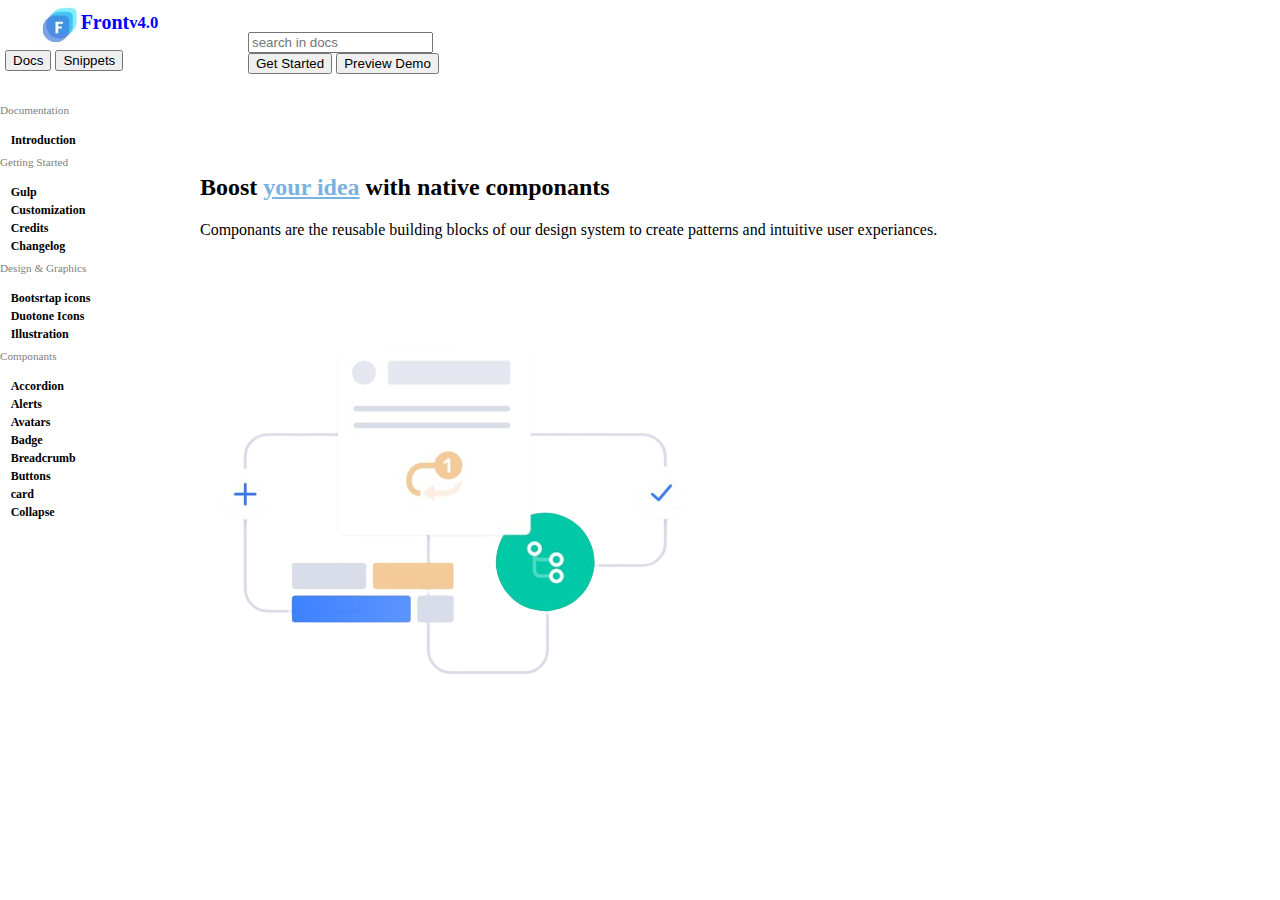
==== index.html @ ce40a2b8 "completed html design" ====
<!doctype html>
<html lang="en">

<head>
    <!-- Required meta tags -->
    <meta charset="utf-8">
    <meta name="viewport" content="width=device-width, initial-scale=1">

    <!-- Bootstrap CSS -->
    <link href="https://cdn.jsdelivr.net/npm/bootstrap@5.1.3/dist/css/bootstrap.min.css" rel="stylesheet"
        integrity="sha384-1BmE4kWBq78iYhFldvKuhfTAU6auU8tT94WrHftjDbrCEXSU1oBoqyl2QvZ6jIW3" crossorigin="anonymous">

    <title>front</title>
    <link rel="stylesheet" href="style.css">
</head>

<body>


    <!-- Optional JavaScript; choose one of the two! -->

    <!-- Option 1: Bootstrap Bundle with Popper -->
    <script src="https://cdn.jsdelivr.net/npm/bootstrap@5.1.3/dist/js/bootstrap.bundle.min.js"
        integrity="sha384-ka7Sk0Gln4gmtz2MlQnikT1wXgYsOg+OMhuP+IlRH9sENBO0LRn5q+8nbTov4+1p"
        crossorigin="anonymous"></script>

    <!-- Option 2: Separate Popper and Bootstrap JS -->
    <!--
    <script src="https://cdn.jsdelivr.net/npm/@popperjs/core@2.10.2/dist/umd/popper.min.js" integrity="sha384-7+zCNj/IqJ95wo16oMtfsKbZ9ccEh31eOz1HGyDuCQ6wgnyJNSYdrPa03rtR1zdB" crossorigin="anonymous"></script>
    <script src="https://cdn.jsdelivr.net/npm/bootstrap@5.1.3/dist/js/bootstrap.min.js" integrity="sha384-QJHtvGhmr9XOIpI6YVutG+2QOK9T+ZnN4kzFN1RtK3zEFEIsxhlmWl5/YESvpZ13" crossorigin="anonymous"></script>
    -->


    
    <div id="menu">
        <div class="container">
            <div class="d-flex align-items-start flex-column bd-highlight mb-3">
                <div class="mb-auto p-2 bd-highlight front">
                    <div class="title">
                        <img src="logo.jpeg" alt="logo">
                        Front <sup>v4.0</sup>
                    </div>
                    <div class="nav">
                        <button type="button" class="btn btn-light btn-sm">Docs</button>
                        <button type="button" class="btn btn-light btn-sm">Snippets</button>
                    </div>
                </div>
                <div class="intro">
                    <div class="p-2 bd-highlight">
                        <span>Documentation</span>
                        <div class="navbar">
                            <ul>
                                <li><a href="#">Introduction</a></li>
                            </ul>
                        </div>

                    </div>

                    <div class="p-2 bd-highlight">
                        <span>Getting Started</span>
                        <div class="navbar">
                            <ul>
                                <li><a href="#">Gulp</a></li>
                                <li><a href="#">Customization</a></li>
                                <li><a href="#">Credits</a></li>
                                <li><a href="#">Changelog</a></li>

                            </ul>
                        </div>
                    </div>
                    <div class="p-2 bd-highlight">
                        <span>Design & Graphics</span>
                        <div class="navbar">
                            <ul>
                                <li><a href="#">Bootsrtap icons</a></li>
                                <li><a href="#">Duotone Icons</a></li>
                                <li><a href="#">Illustration</a></li>

                            </ul>
                        </div>
                    </div>
                    <div class="p-2 bd-highlight">
                        <span>Componants</span>
                        <div class="navbar">
                            <ul>
                                <li><a href="#">Accordion</a></li>
                                <li><a href="#">Alerts</a></li>
                                <li><a href="#">Avatars</a></li>
                                <li><a href="#">Badge</a></li>
                                <li><a href="#">Breadcrumb</a></li>
                                <li><a href="#">Buttons</a></li>
                                <li><a href="#">card</a></li>
                                <li><a href="#">Collapse</a></li>
                            </ul>
                        </div>
                    </div>
                </div>
            </div>
        </div>
    </div>
    <div class="r-navbar">
        <div class="d-flex bd-highlight">
            <div class="p-2 flex-grow-1 bd-highlight">
                <div class="search">
                    <input type="search" id="search" placeholder="search in docs">
                </div>
            </div>
            <div class="p-2 bd-highlight">
                <div class="button">
                    <button type="button" class="btn btn-light">
                        Get Started
                    </button>
                    <button type="button" class="btn btn-primary">
                        Preview Demo
                    </button>
                </div>

            </div>

        </div>
    </div>
    <div class="info">
        <div class="container">
            <div class="card mb-2" style="width: 900px;  height: 500px;">
                <div class="row no-gutters">
                    <div class="col-md-6">
                        <div class="card-body">
                            <h2 class="card-title">
                                Boost <u>your idea</u>
                                with native
                                componants
                            </h2>
                            <p class="card-text">Componants are the reusable building blocks of our design system to
                                create patterns and intuitive user experiances.</p>
                                <!-- <div class="boxes">
                                    <div class="box">
                                        <h6>68</h6>
                                        <p>COMPONANTS</p>
                                    </div>
                                    <div class="box">
                                       <h6>40</h6>
                                       <p>PLUGINS</p>
                                    </div>
                                    <div class="box">
                                        <h6>750</h6>
                                        <p>COMBINATION</p>
                                    </div>
                                </div> -->

                        </div>
                    </div>
                    <div class="col-md-6">
                        <div class="card-image">
                            <img src="Image.png" alt="img">
                        </div>
                    </div>
                </div>
            </div>
        </div>
    </div>



</body>

</html>
---- style.css ----
#menu{
    position: absolute;
    top: 0;
    width: 12em;
    left: 0;
    
}
.maincontainer{
    margin-left: auto;
    margin-right: auto;
    width: 80%;
}
.container{
    overflow: auto;
   
}
.front{
    height: 100px;
}
.title{
    font-size: 20px;
    display: flex;
    justify-content: center;
    align-items: center;
    text-decoration: none;
    color: blue;
    font-weight: bolder;
  
}
.nav{
    margin:5px;
    gap: 10px;
}
.navbar{

}
.navbar ul{
    list-style: none;
    margin: 0.5em 0 0 0.66666667em;
    border: 0;
    padding: 0.25em 0;
}
.navbar ul li a{
    text-decoration: none;
    color: black;
    font-size: 0.75em;
    font-weight: bold;
    
    
}
.intro span{
    color: gray;
    font-size: 0.7em;
    font-weight: normal;
}
.r-navbar{
    overflow: auto;
    margin-top: 2em;
    margin-left: 15em;
   
}
.info{
    margin-top: 5em;
    margin-left: 12em;
}
.card-title{
    text-align: left;
    font-weight: bold;
}
.card-title u{
    color: rgb(121, 178, 224);
}

.card-text{
    font-size: medium;
    font-weight: 500;
}
.image{
    margin-top: 5em;
    margin-left: 25em;
  float: inline-end;
}
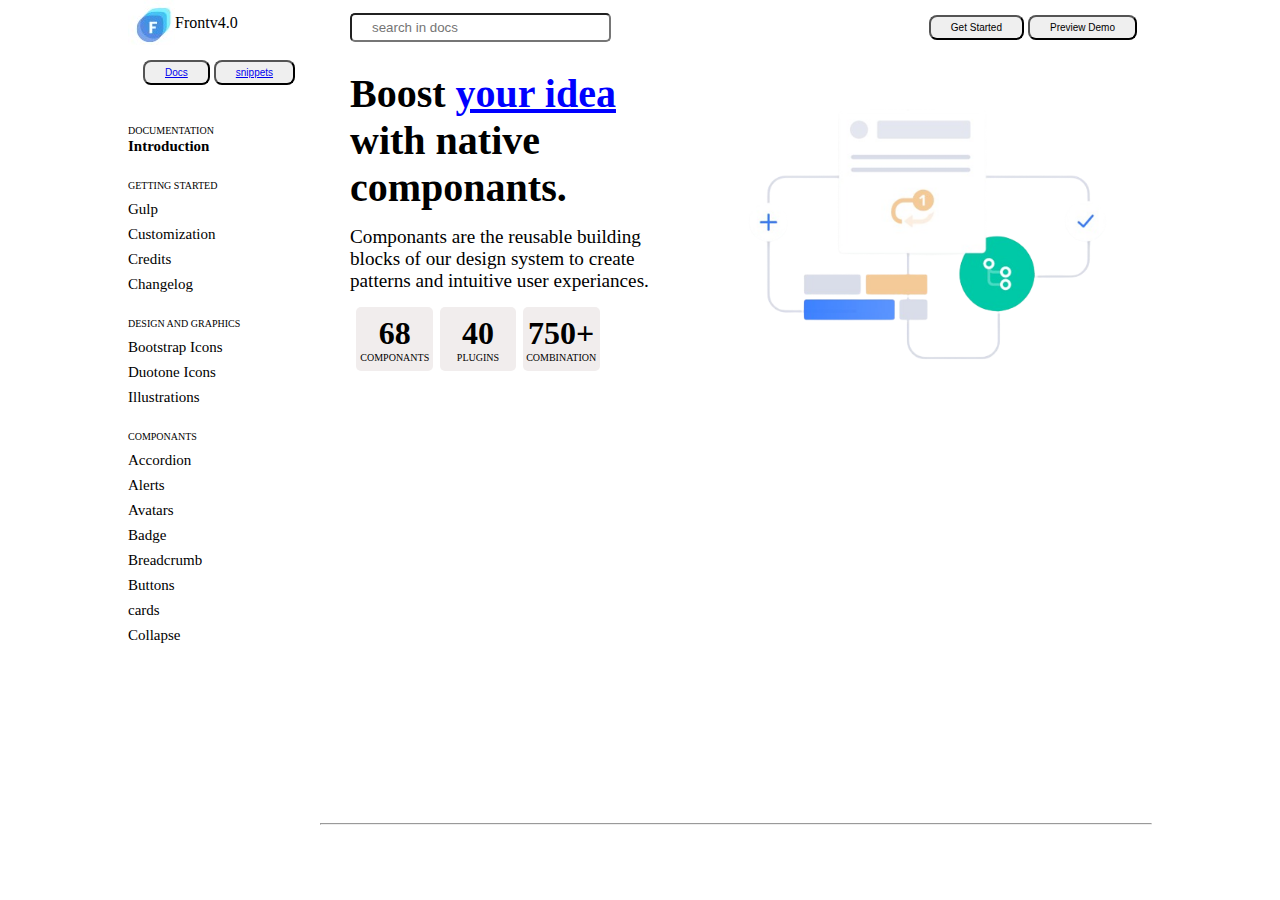
==== commit aa20e7ba: "Add files via upload" ====
--- a/index.html
+++ b/index.html
@@ -1,166 +1,166 @@
-<!doctype html>
-<html lang="en">
-
-<head>
-    <!-- Required meta tags -->
-    <meta charset="utf-8">
-    <meta name="viewport" content="width=device-width, initial-scale=1">
-
-    <!-- Bootstrap CSS -->
-    <link href="https://cdn.jsdelivr.net/npm/bootstrap@5.1.3/dist/css/bootstrap.min.css" rel="stylesheet"
-        integrity="sha384-1BmE4kWBq78iYhFldvKuhfTAU6auU8tT94WrHftjDbrCEXSU1oBoqyl2QvZ6jIW3" crossorigin="anonymous">
-
-    <title>front</title>
-    <link rel="stylesheet" href="style.css">
-</head>
-
-<body>
-
-
-    <!-- Optional JavaScript; choose one of the two! -->
-
-    <!-- Option 1: Bootstrap Bundle with Popper -->
-    <script src="https://cdn.jsdelivr.net/npm/bootstrap@5.1.3/dist/js/bootstrap.bundle.min.js"
-        integrity="sha384-ka7Sk0Gln4gmtz2MlQnikT1wXgYsOg+OMhuP+IlRH9sENBO0LRn5q+8nbTov4+1p"
-        crossorigin="anonymous"></script>
-
-    <!-- Option 2: Separate Popper and Bootstrap JS -->
-    <!--
-    <script src="https://cdn.jsdelivr.net/npm/@popperjs/core@2.10.2/dist/umd/popper.min.js" integrity="sha384-7+zCNj/IqJ95wo16oMtfsKbZ9ccEh31eOz1HGyDuCQ6wgnyJNSYdrPa03rtR1zdB" crossorigin="anonymous"></script>
-    <script src="https://cdn.jsdelivr.net/npm/bootstrap@5.1.3/dist/js/bootstrap.min.js" integrity="sha384-QJHtvGhmr9XOIpI6YVutG+2QOK9T+ZnN4kzFN1RtK3zEFEIsxhlmWl5/YESvpZ13" crossorigin="anonymous"></script>
-    -->
-
-
-    
-    <div id="menu">
-        <div class="container">
-            <div class="d-flex align-items-start flex-column bd-highlight mb-3">
-                <div class="mb-auto p-2 bd-highlight front">
-                    <div class="title">
-                        <img src="logo.jpeg" alt="logo">
-                        Front <sup>v4.0</sup>
-                    </div>
-                    <div class="nav">
-                        <button type="button" class="btn btn-light btn-sm">Docs</button>
-                        <button type="button" class="btn btn-light btn-sm">Snippets</button>
-                    </div>
-                </div>
-                <div class="intro">
-                    <div class="p-2 bd-highlight">
-                        <span>Documentation</span>
-                        <div class="navbar">
-                            <ul>
-                                <li><a href="#">Introduction</a></li>
-                            </ul>
-                        </div>
-
-                    </div>
-
-                    <div class="p-2 bd-highlight">
-                        <span>Getting Started</span>
-                        <div class="navbar">
-                            <ul>
-                                <li><a href="#">Gulp</a></li>
-                                <li><a href="#">Customization</a></li>
-                                <li><a href="#">Credits</a></li>
-                                <li><a href="#">Changelog</a></li>
-
-                            </ul>
-                        </div>
-                    </div>
-                    <div class="p-2 bd-highlight">
-                        <span>Design & Graphics</span>
-                        <div class="navbar">
-                            <ul>
-                                <li><a href="#">Bootsrtap icons</a></li>
-                                <li><a href="#">Duotone Icons</a></li>
-                                <li><a href="#">Illustration</a></li>
-
-                            </ul>
-                        </div>
-                    </div>
-                    <div class="p-2 bd-highlight">
-                        <span>Componants</span>
-                        <div class="navbar">
-                            <ul>
-                                <li><a href="#">Accordion</a></li>
-                                <li><a href="#">Alerts</a></li>
-                                <li><a href="#">Avatars</a></li>
-                                <li><a href="#">Badge</a></li>
-                                <li><a href="#">Breadcrumb</a></li>
-                                <li><a href="#">Buttons</a></li>
-                                <li><a href="#">card</a></li>
-                                <li><a href="#">Collapse</a></li>
-                            </ul>
-                        </div>
-                    </div>
-                </div>
-            </div>
-        </div>
-    </div>
-    <div class="r-navbar">
-        <div class="d-flex bd-highlight">
-            <div class="p-2 flex-grow-1 bd-highlight">
-                <div class="search">
-                    <input type="search" id="search" placeholder="search in docs">
-                </div>
-            </div>
-            <div class="p-2 bd-highlight">
-                <div class="button">
-                    <button type="button" class="btn btn-light">
-                        Get Started
-                    </button>
-                    <button type="button" class="btn btn-primary">
-                        Preview Demo
-                    </button>
-                </div>
-
-            </div>
-
-        </div>
-    </div>
-    <div class="info">
-        <div class="container">
-            <div class="card mb-2" style="width: 900px;  height: 500px;">
-                <div class="row no-gutters">
-                    <div class="col-md-6">
-                        <div class="card-body">
-                            <h2 class="card-title">
-                                Boost <u>your idea</u>
-                                with native
-                                componants
-                            </h2>
-                            <p class="card-text">Componants are the reusable building blocks of our design system to
-                                create patterns and intuitive user experiances.</p>
-                                <!-- <div class="boxes">
-                                    <div class="box">
-                                        <h6>68</h6>
-                                        <p>COMPONANTS</p>
-                                    </div>
-                                    <div class="box">
-                                       <h6>40</h6>
-                                       <p>PLUGINS</p>
-                                    </div>
-                                    <div class="box">
-                                        <h6>750</h6>
-                                        <p>COMBINATION</p>
-                                    </div>
-                                </div> -->
-
-                        </div>
-                    </div>
-                    <div class="col-md-6">
-                        <div class="card-image">
-                            <img src="Image.png" alt="img">
-                        </div>
-                    </div>
-                </div>
-            </div>
-        </div>
-    </div>
-
-
-
-</body>
-
+<!DOCTYPE html>
+<html lang="en">
+
+<head>
+    <meta charset="UTF-8">
+    <meta http-equiv="X-UA-Compatible" content="IE=edge">
+    <meta name="viewport" content="width=device-width, initial-scale=1.0">
+    <title>Front</title>
+    <link rel="stylesheet" href="style.css">
+    <link rel="stylesheet" href="utils.css">
+
+</head>
+
+<body>
+    <div class="maincontainer mx-auto">
+        <main class="min-h-screen">
+            <div class="l-navbar">
+                <div class="col-1">
+                    <nav class="navbar">
+                        <div class="title">
+                            <img src="logo.jpeg" alt="logo">
+                            Front <span>v4.0</span>
+                        </div>
+
+                        <div class="button">
+                            <button><a href="docs">Docs</a></button>
+                            <button><a href="snippets">snippets</a></button>
+                        </div>
+                    </nav>
+                    <div class="d-flex align-items-start flex-column bd-highlight mb-1">
+                        <div class="intro">
+                            <span>DOCUMENTATION</span>
+                            <h4>Introduction</h4>
+                        </div>
+                        <div class="intro">
+                            <span>GETTING STARTED</span>
+                            <ul>
+                                <li>Gulp</li>
+                                <li>Customization</li>
+                                <li>Credits</li>
+                                <li>Changelog</li>
+                            </ul>
+                        </div>
+                        <div class="intro">
+                            <span>DESIGN AND GRAPHICS</span>
+                            <ul>
+                                <li>Bootstrap Icons</li>
+                                <li>Duotone Icons</li>
+                                <li>Illustrations</li>
+                            </ul>
+                        </div>
+                        <div class="intro">
+                            <span>COMPONANTS</span>
+                            <ul>
+                                <li>Accordion</li>
+                                <li>Alerts</li>
+                                <li>Avatars</li>
+                                <li>Badge</li>
+                                <li>Breadcrumb</li>
+                                <li>Buttons</li>
+                                <li>cards</li>
+                                <li>Collapse</li>
+                            </ul>
+                        </div>
+                    </div>
+                </div>
+                <div class="r-navbar">
+                    <div class="d-flex bd-highlight">
+                        <div class="nav">
+                            <div class="p-2 flex-grow-1 bd-highlight">
+                                <div class="search">
+                                    <input type="search" id="search" placeholder="search in docs">
+                                </div>
+                            </div>
+                            <div class="p-2 bd-highlight">
+                                <div class="button">
+                                    <button type="button" class="btn btn-light">
+                                        Get Started
+                                    </button>
+                                    <button type="button" class="btn btn-primary">
+                                        Preview Demo
+                                    </button>
+                                </div>
+
+                            </div>
+
+
+
+                        </div>
+                        <div class="info">
+                            <div class="container">
+                                <div class="card mb-2" style="width: 60vw;  height:60vw;">
+                                    <div class="row no-gutters" style="display: flex;flex-direction: row;">
+                                        <div class="col-md-6" style="width: 30vw;">
+                                            <div class="card-body">
+                                                <h2 class="card-title">
+                                                    Boost <u>your idea</u><br>
+                                                    with native <br>
+                                                    componants. <br>
+                                                </h2>
+                                                <p class="card-text">Componants are the reusable building <br>
+                                                    blocks of our design system to
+                                                    create <br>
+                                                    patterns and intuitive user experiances.</p>
+
+                                                <div class="card-group">
+                                                    <div class="card">
+                                                        <div class="card-body1">
+                                                            <h6 class="card-title1">68</h6>
+                                                            <p class="card-text1">COMPONANTS</p>
+                                                        </div>
+                                                    </div>
+                                                    <div class="card">
+                                                        <div class="card-body1">
+                                                            <h6 class="card-title1">40</h6>
+                                                            <p class="card-text1">PLUGINS</p>
+                                                        </div>
+                                                    </div>
+                                                    <div class="card">
+                                                        <div class="card-body1">
+                                                            <h6 class="card-title1">750+</h6>
+                                                            <p class="card-text1">COMBINATION</p>
+                                                        </div>
+                                                    </div>
+                                                </div>
+
+
+                                            </div>
+                                        </div>
+                                        <div class="col-md-6" style="width: 30vw;">
+                                            <div class="card-image">
+                                                <img src="asset_4.png" alt="img"
+                                                    style="width: -webkit-fill-available;margin-top: -15px;">
+                                            </div>
+                                        </div>
+                                    </div>
+                                </div>
+                            </div>
+                        </div>
+                        <hr>
+                    </div>
+
+
+                </div>
+
+            </div>
+
+
+
+    </div>
+    </div>
+
+    </div>
+
+
+
+
+
+    </main>
+
+
+    </div>
+    </div>
+</body>
+
 </html>--- a/style.css
+++ b/style.css
@@ -1,82 +1,124 @@
-#menu{
-    position: absolute;
-    top: 0;
-    width: 12em;
-    left: 0;
-    
-}
-.maincontainer{
-    margin-left: auto;
-    margin-right: auto;
-    width: 80%;
-}
-.container{
-    overflow: auto;
-   
-}
-.front{
-    height: 100px;
-}
-.title{
-    font-size: 20px;
-    display: flex;
-    justify-content: center;
-    align-items: center;
-    text-decoration: none;
-    color: blue;
-    font-weight: bolder;
-  
-}
-.nav{
-    margin:5px;
-    gap: 10px;
-}
-.navbar{
-
-}
-.navbar ul{
-    list-style: none;
-    margin: 0.5em 0 0 0.66666667em;
-    border: 0;
-    padding: 0.25em 0;
-}
-.navbar ul li a{
-    text-decoration: none;
-    color: black;
-    font-size: 0.75em;
-    font-weight: bold;
-    
-    
-}
-.intro span{
-    color: gray;
-    font-size: 0.7em;
-    font-weight: normal;
-}
-.r-navbar{
-    overflow: auto;
-    margin-top: 2em;
-    margin-left: 15em;
-   
-}
-.info{
-    margin-top: 5em;
-    margin-left: 12em;
-}
-.card-title{
-    text-align: left;
-    font-weight: bold;
-}
-.card-title u{
-    color: rgb(121, 178, 224);
-}
-
-.card-text{
-    font-size: medium;
-    font-weight: 500;
-}
-.image{
-    margin-top: 5em;
-    margin-left: 25em;
-  float: inline-end;
+*{
+    margin: 0;
+    padding: 0;
+}
+.maincontainer{
+    max-width: 80vw;
+    background-color: white;
+}
+.col-1{
+    width: 15vw;
+
+
+}
+.title{
+    display: flex;
+    align-items: center;
+}
+.button{
+    margin: 5px;
+    padding: 10px;
+    text-decoration: none;
+}
+.button button{
+    margin: 0%;
+    padding: 5px 20px;
+    border-radius: 8px;
+    font-size: 10px;
+    text-decoration: none;
+}
+
+.intro span{
+    font-size: 10px;
+}
+.intro h4{
+    font-size: 15px;
+}
+.intro ul{
+    font-size: 15px;
+    list-style: none;
+}
+.intro{
+    padding-top: 20px;
+}
+.intro ul  li{
+    padding-top: 8px;
+}
+.l-navbar{
+    display: flex;
+}
+.r-navbar{
+    margin-top: 0px;
+    /* background-color: blue; */
+    height: 5vw;
+    width: 65vw;
+    
+}
+.nav{
+    display: flex;
+    flex-direction: row;
+    justify-content: space-between;
+    align-items: center;
+    margin-left: 30px;
+}
+.search input{
+    padding-left: 20px;
+    padding-right: 60px;
+    padding-top: 5px;
+    padding-bottom: 5px;
+    border-radius: 5px;
+}
+.info{
+    margin-left: 30px;
+
+}
+.card-title{
+    font-size: 40px;
+    text-align: left;
+    font-weight: bold;
+    margin-top: 15px;
+}
+.card-title u{
+    color: blue;
+}
+
+.card-text{
+    font-size: larger;
+    font-weight: 500;
+    margin-top: 15px;
+}
+.image{
+    margin-top: 5em;
+    margin-left: 25em;
+  float: inline-end;
+}
+.card-group{
+    display: flex;
+    align-items: center;
+    justify-content: space-evenly;
+    margin-top: 15px;
+    margin-left: 0;
+    padding-left: 0;
+    padding-right: 0;
+    width: 20vw;
+}
+.card-body1{
+    width: 6vw;
+    background-color: rgb(241, 237, 237);
+    display: flex;
+    flex-direction: column;
+    justify-content: center;
+    align-items: center;
+    height: 5vw;
+    border-radius: 5px;
+}
+
+
+.card-title1{
+    font-size: xx-large;
+
+}
+.card-text1{
+    font-size: x-small;
+
 }--- a/utils.css
+++ b/utils.css
@@ -0,0 +1,10 @@
+.min-h-screen{
+    min-height: 100vh;
+}
+.bg-red{
+    background-color: red;
+}
+.mx-auto{
+    margin-left: auto;
+    margin-right: auto;
+}